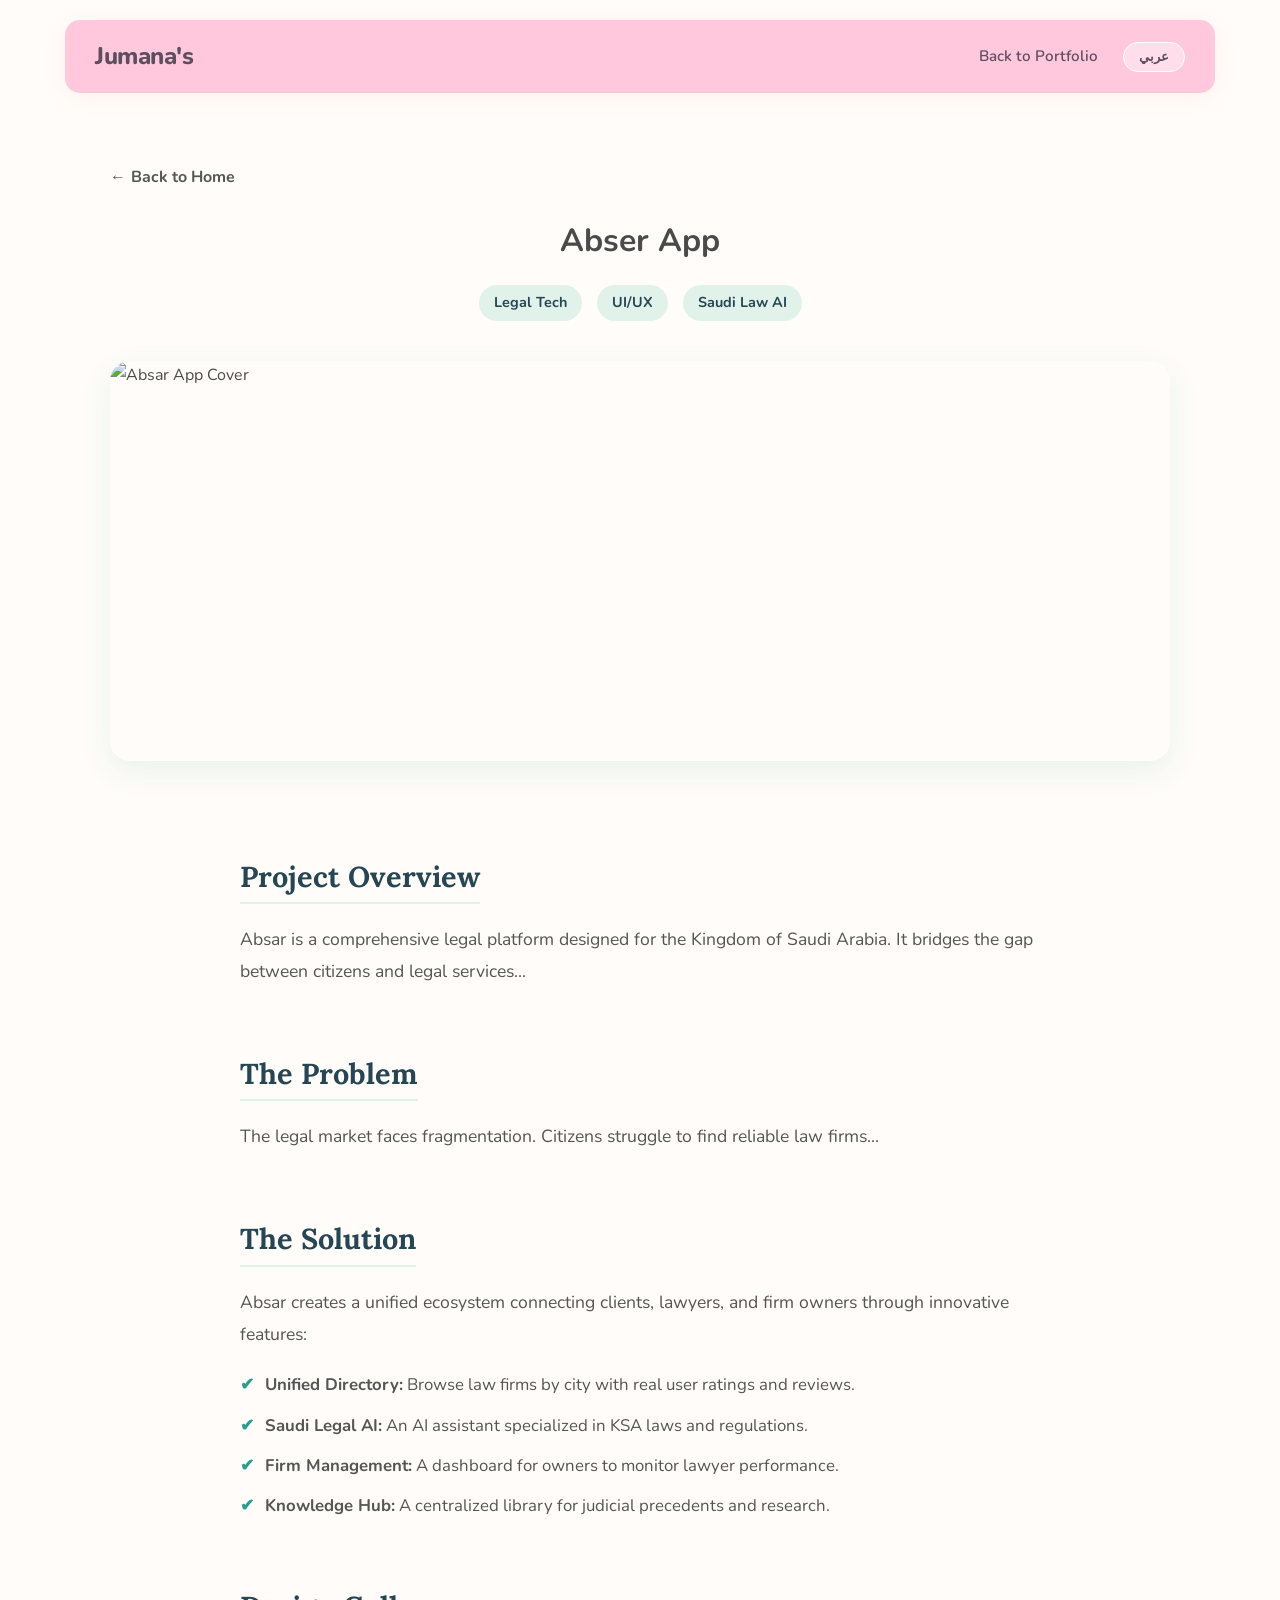
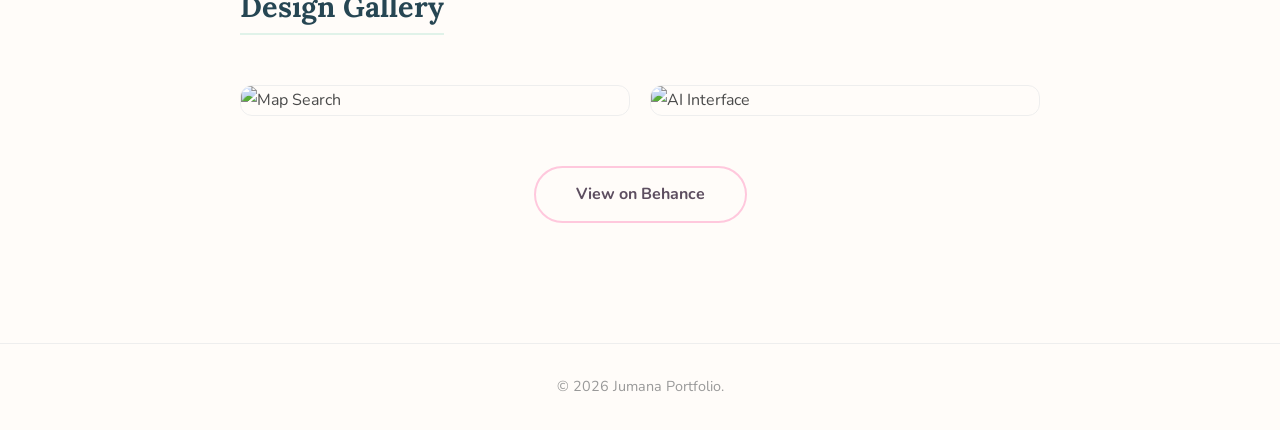
==== abser.html @ 40934c5a "Add files via upload" ====
<!DOCTYPE html>
<html lang="en" dir="ltr">

<head>
    <meta charset="UTF-8">
    <meta name="viewport" content="width=device-width, initial-scale=1.0">
    <title>Absar App | Jumana</title>
    <link
        href="https://fonts.googleapis.com/css2?family=IBM+Plex+Sans+Arabic:wght@300;400;500;700&family=Lora:ital,wght@0,400;0,600;1,400&family=Nunito:wght@400;600;700&display=swap"
        rel="stylesheet">
    <link rel="stylesheet" href="style.css">
    <style>
        /* تخصيص اللون الأخضر لتطبيق أبصر */
        :root {
            --absar-green-light: #E0F2E9; /* خلفية خضراء فاتحة جداً */
            --absar-green-main: #2A9D8F;  /* أخضر رئيسي */
            --absar-green-dark: #264653;  /* أخضر غامق للنصوص */
        }

        .project-header {
            text-align: center;
            margin-bottom: 40px;
        }

        .project-meta {
            display: flex;
            justify-content: center;
            gap: 15px;
            flex-wrap: wrap;
            margin-top: 15px;
        }

        /* تعديل ألوان التاقات لتكون خضراء */
        .meta-tag {
            background: var(--absar-green-light);
            color: var(--absar-green-dark);
            padding: 5px 15px;
            border-radius: 20px;
            font-size: 0.9rem;
            font-weight: 700;
        }

        .big-image {
            width: 100%;
            height: auto;
            min-height: 400px;
            border-radius: 20px;
            overflow: hidden;
            margin-bottom: 50px;
            box-shadow: 0 10px 30px rgba(42, 157, 143, 0.1); /* ظل أخضر خفيف */
        }

        .big-image img {
            width: 100%;
            height: 100%;
            object-fit: cover;
        }

        .content-area {
            max-width: 800px;
            margin: 0 auto;
            padding-bottom: 60px;
        }

        /* تعديل لون الخطوط والعناوين */
        .content-area h2 {
            color: var(--absar-green-dark);
            margin-top: 40px;
            margin-bottom: 20px;
            font-family: var(--font-heading);
            font-size: 1.8rem;
            border-bottom: 2px solid var(--absar-green-light);
            display: inline-block;
        }

        .content-area p {
            font-size: 1.1rem;
            line-height: 1.8;
            color: #555;
            margin-bottom: 20px;
        }

        .content-area ul {
            list-style-type: none;
            padding: 0;
            margin-bottom: 20px;
        }

        .content-area li {
            position: relative;
            padding-inline-start: 25px;
            margin-bottom: 10px;
            color: #555;
            font-size: 1.05rem;
        }

        /* نقطة القائمة خضراء */
        .content-area li::before {
            content: "✔";
            color: var(--absar-green-main);
            position: absolute;
            left: 0; /* للغة الانجليزية */
            font-weight: bold;
        }
        
        /* تعديل مكان النقطة للعربية */
        html[lang="ar"] .content-area li::before {
            left: auto;
            right: 0;
        }

        .back-nav {
            padding: 20px 0;
        }

        .back-link {
            text-decoration: none;
            color: #555;
            font-weight: 700;
            display: inline-flex;
            align-items: center;
            gap: 5px;
            transition: 0.3s;
        }

        .back-link:hover {
            color: var(--absar-green-main);
            transform: translateX(-5px);
        }

        .gallery-grid {
            display: grid;
            grid-template-columns: repeat(2, 1fr);
            gap: 20px;
            margin-top: 30px;
        }

        .gallery-img {
            width: 100%;
            border-radius: 12px;
            border: 1px solid #eee;
        }
        
        /* زر مخصص لهذه الصفحة */
        .view-behance-btn {
             border: 2px solid var(--absar-green-main);
             color: var(--absar-green-dark);
             padding: 12px 35px;
             border-radius: 50px;
             font-weight: 700;
             transition: 0.3s;
        }
        .view-behance-btn:hover {
            background: var(--absar-green-main);
            color: white;
        }
    </style>
</head>

<body>

    <header>
        <div class="header-inner">
            <div class="logo">Jumana's</div>
            <nav>
                <a href="index.html" data-en="Back to Portfolio" data-ar="عودة للبورتفوليو">Back to Portfolio</a>
                <button id="lang-btn">عربي</button>
            </nav>
        </div>
    </header>

    <div class="container fade-in">

        <div class="back-nav">
            <a href="index.html" class="back-link">← <span data-en="Back to Home" data-ar="الرئيسية">Back to
                    Home</span></a>
        </div>

        <div class="project-header">
            <h1 data-en="Abser App" data-ar="تطبيق أبصر">Abser App</h1>
            <div class="project-meta">
                <span class="meta-tag">Legal Tech</span>
                <span class="meta-tag">UI/UX</span>
                <span class="meta-tag">Saudi Law AI</span>
            </div>
        </div>

        <div class="big-image">
            <img src="https://ijn12hoh65.ufs.sh/f/gCdr8Ko1IyUJxvbJWaQF4Pkumw286IZJanS0WXMDN9fyFzdL"
                alt="Absar App Cover">
        </div>

        <div class="content-area">

            <h2 data-en="Project Overview" data-ar="نظرة عامة">Project Overview</h2>
            <p data-en="Absar is a comprehensive legal platform designed for the Kingdom of Saudi Arabia. It bridges the gap between citizens and legal services by providing a unified directory of law firms, a specialized Saudi Legal AI, and management tools for firm owners."
                data-ar="أبصر هو منصة قانونية شاملة مصممة للمملكة العربية السعودية. يهدف التطبيق لسد الفجوة بين المواطنين والخدمات القانونية من خلال توفير دليل موحد لمكاتب المحاماة، وذكاء اصطناعي متخصص في الأنظمة السعودية، وأدوات إدارة لأصحاب المكاتب.">
                Absar is a comprehensive legal platform designed for the Kingdom of Saudi Arabia. It bridges the gap between citizens and legal services...
            </p>

            <h2 data-en="The Problem" data-ar="المشكلة">The Problem</h2>
            <p data-en="The legal market faces fragmentation. Citizens struggle to find reliable law firms across cities or access past client reviews. Additionally, there is a lack of specialized AI for Saudi laws, difficulty in accessing judicial precedents, and scattered sources for legal research and job advertisements."
                data-ar="يعاني السوق القانوني من التشتت. يواجه المواطنون صعوبة في العثور على مكاتب محاماة موثوقة في مختلف المدن أو الاطلاع على تقييمات العملاء. بالإضافة إلى ذلك، هناك نقص في الذكاء الاصطناعي المتخصص في القوانين السعودية، وصعوبة في الوصول للسوابق القضائية، وتشتت مصادر الأبحاث وإعلانات الوظائف.">
                The legal market faces fragmentation. Citizens struggle to find reliable law firms...
            </p>

            <h2 data-en="The Solution" data-ar="الحل">The Solution</h2>
            <p data-en="Absar creates a unified ecosystem connecting clients, lawyers, and firm owners through innovative features:"
                data-ar="يقدم أبصر نظاماً بيئياً موحداً يربط العملاء والمحامين وأصحاب المكاتب من خلال ميزات مبتكرة:">
                Absar creates a unified ecosystem connecting clients, lawyers, and firm owners through innovative features:
            </p>
            
            <ul>
                <li data-en="<strong>Unified Directory:</strong> Browse law firms by city with real user ratings and reviews."
                    data-ar="<strong>دليل موحد:</strong> تصفح مكاتب المحاماة حسب المدينة مع تقييمات وتعليقات حقيقية.">
                    <strong>Unified Directory:</strong> Browse law firms by city with real user ratings and reviews.
                </li>
                <li data-en="<strong>Saudi Legal AI:</strong> An AI assistant specialized in KSA laws and regulations."
                    data-ar="<strong>ذكاء اصطناعي قانوني:</strong> مساعد ذكي متخصص في الأنظمة واللوائح السعودية ومستجداتها.">
                    <strong>Saudi Legal AI:</strong> An AI assistant specialized in KSA laws and regulations.
                </li>
                <li data-en="<strong>Firm Management:</strong> A dashboard for owners to monitor lawyer performance and case stats."
                    data-ar="<strong>إدارة المكاتب:</strong> لوحة تحكم للملاك لمراقبة أداء المحامين وإحصائيات القضايا (فوز/خسارة).">
                    <strong>Firm Management:</strong> A dashboard for owners to monitor lawyer performance.
                </li>
                <li data-en="<strong>Knowledge Hub:</strong> A centralized library for judicial precedents, research papers, and job ads."
                    data-ar="<strong>مركز المعرفة:</strong> مكتبة مركزية للسوابق القضائية، الأبحاث المقسمة، وإعلانات الوظائف المحدثة.">
                    <strong>Knowledge Hub:</strong> A centralized library for judicial precedents and research.
                </li>
            </ul>

            <h2 data-en="Design Gallery" data-ar="معرض التصميم">Design Gallery</h2>
            <div class="gallery-grid">
                <img src="https://ijn12hoh65.ufs.sh/f/gCdr8Ko1IyUJTTVJuELWaZ4NyI6QDEfkzFAecl9xXGboHO02"
                    class="gallery-img" alt="Map Search">
                <img src="https://ijn12hoh65.ufs.sh/f/gCdr8Ko1IyUJdiNBsbPMjkAqm7hwgy0GbeuiID3oBStCnR2r"
                    class="gallery-img" alt="AI Interface">
            </div>

            <div style="text-align: center; margin-top: 50px;">
                <a href="https://www.behance.net/gallery/224925643/Abser-" target="_blank" class="view-all-btn"
                    style="text-decoration: none; display: inline-block;">
                    <span data-en="View on Behance" data-ar="شاهد المشروع على Behance">View on Behance</span>
                </a>
            </div>

        </div>

    </div>

    <footer>
        <p>© 2026 Jumana Portfolio.</p>
    </footer>

    <script src="script.js"></script>
</body>

</html>
---- style.css ----
/* =========================================
   1. المتغيرات وإعدادات الألوان (Variables)
   ========================================= */
:root {
    /* خلفية الصفحة والنصوص */
    --bg-main: #FFFCF9;
    /* أبيض كريمي دافئ */
    --text-color: #4A4A4A;
    /* رمادي غامق للنصوص */
    --header-text: #5D4E60;
    /* لون نصوص الهيدر */

    /* لوحة ألوان الباستيل (Pastel Palette) */
    --pastel-pink: #FFC8DD;
    --pastel-purple: #ebdbf4;
    --pastel-blue: #BDE0FE;
    --pastel-green: #D0F4DE;

    /* ألوان خاصة للمشاريع */
    --arabah-main: #D4A373;
    /* ذهبي لمشروع عربة */
    --arabah-dark: #8D5B2F;

    /* الخطوط */
    --font-heading: 'Lora', serif;
    /* للعناوين الإنجليزية */
    --font-body: 'Nunito', sans-serif;
    /* للنصوص الإنجليزية */
    --font-arabic: 'IBM Plex Sans Arabic', sans-serif;
    /* للعربية */
}

/* إعادة ضبط المتصفح (Reset) */
* {
    margin: 0;
    padding: 0;
    box-sizing: border-box;
}

/* إعدادات الصفحة العامة */
body {
    background-color: var(--bg-main);
    color: var(--text-color);
    font-family: var(--font-body);
    line-height: 1.8;
    overflow-x: hidden;
    /* لمنع السكرول العرضي للصفحة */
}

/* تعيين الخط العربي عند تفعيل اللغة العربية */
html[lang="ar"] * {
    font-family: var(--font-arabic) !important;
}

/* =========================================
   2. الهيدر العائم (Floating Header)
   ========================================= */
header {
    width: 95%;
    max-width: 1150px;
    margin: 20px auto 0 auto;
    background-color: var(--pastel-pink);
    border-radius: 15px;
    padding: 15px 30px;
    box-shadow: 0 4px 20px rgba(255, 180, 162, 0.15);
    position: relative;
    z-index: 100;
}

.header-inner {
    display: flex;
    justify-content: space-between;
    align-items: center;
}

.logo {
    font-weight: 800;
    font-size: 1.5rem;
    color: var(--header-text);
    letter-spacing: -0.5px;
}

nav {
    display: flex;
    gap: 25px;
    align-items: center;
}

nav a {
    color: var(--header-text);
    text-decoration: none;
    font-weight: 600;
    font-size: 0.95rem;
    transition: 0.3s;
}

nav a:hover,
nav a.active {
    opacity: 0.7;
    text-decoration: underline;
}

/* زر تغيير اللغة */
#lang-btn {
    background: rgba(255, 255, 255, 0.4);
    border: 1px solid #fff;
    color: var(--header-text);
    padding: 5px 15px;
    border-radius: 20px;
    cursor: pointer;
    font-family: inherit;
    font-weight: 700;
    transition: 0.3s;
}

#lang-btn:hover {
    background: #fff;
}

/* =========================================
   3. تخطيط الصفحة (Layout & Grid)
   ========================================= */
.container {
    max-width: 1100px;
    margin: 50px auto;
    padding: 0 20px;
}

.top-section {
    display: grid;
    /* العمود الأول للنصوص، الثاني للصور */
    grid-template-columns: 1.2fr 1fr;
    gap: 60px;
    margin-bottom: 80px;
    align-items: start;
    /* محاذاة العناصر من الأعلى */
}

/* =========================================
   4. المحتوى الرئيسي (Main Content)
   ========================================= */
.text-column {
    display: flex;
    flex-direction: column;
    gap: 20px;
}

.main-title {
    font-family: var(--font-heading);
    font-size: 3.5rem;
    color: #333;
    margin-bottom: 5px;
    line-height: 1.2;
}

/* محاذاة النصوص حسب اللغة */
html[lang="ar"] .main-title,
html[lang="ar"] .text-content {
    text-align: right;
}

html[lang="en"] .main-title,
html[lang="en"] .text-content {
    text-align: left;
}

.name-highlight {
    color: #8ECAE6;
    text-decoration: underline wavy var(--pastel-pink);
    text-decoration-thickness: 3px;
}

.text-content {
    font-size: 1.1rem;
    color: #555;
    max-width: 100%;
}

/* حاوية الودجت */
.info-widgets {
    display: flex;
    flex-direction: column;
    gap: 20px;
    margin-top: 10px;
}

.widget {
    margin-bottom: 0;
}

.about-widget {
    background-color: white;
    padding: 20px;
    border-radius: 15px;
    border: 2px solid var(--pastel-blue);
    box-shadow: 5px 5px 0px var(--pastel-blue);
}

.widget h3 {
    font-family: var(--font-heading);
    color: #555;
    font-size: 1.2rem;
    margin-bottom: 10px;
    border-bottom: 3px solid var(--pastel-pink);
    display: inline-block;
}

.skills-tags {
    display: flex;
    flex-wrap: wrap;
    gap: 10px;
}

.skill-tag {
    padding: 8px 16px;
    border-radius: 50px;
    font-size: 0.85rem;
    font-weight: 700;
    color: #555;
    background-color: #f0f0f0;
    /* لون احتياطي */
}

/* ألوان التاقات */
.skill-tag.pink {
    background-color: var(--pastel-pink);
}

.skill-tag.blue {
    background-color: var(--pastel-blue);
}

.skill-tag.purple {
    background-color: var(--pastel-purple);
}

.skill-tag.green {
    background-color: var(--pastel-green);
}

/* =========================================
   5. القائمة الجانبية (Sidebar)
   ========================================= */
.visual-column {
    display: flex;
    flex-direction: column;
    /* ترتيب العناصر فوق بعض */
    gap: 20px;
    /* مسافة بين الاقتباس والصورة */
}

.quote-box {
    font-family: var(--font-heading);
    font-style: italic;
    color: #777;
    font-size: 1.1rem;
    padding: 20px;
    background: white;
    border-radius: 12px;
    border: 1px dashed var(--pastel-purple);
    text-align: center;
    width: 100%;
    /* يأخذ عرض العمود كامل */
}

html[lang="ar"] .quote-box {
    font-style: normal;
}

.hero-image {
    width: 100%;
    height: 450px;
    /* ارتفاع الصورة */
    border-radius: 25px;
    overflow: hidden;
    box-shadow: 0 15px 35px rgba(0, 0, 0, 0.1);
}

.hero-image img {
    width: 100%;
    height: 100%;
    object-fit: cover;
    transition: transform 0.5s;
}

.hero-image:hover img {
    transform: scale(1.03);
}

/* =========================================
   تحديث التجاوب للجوال
   ========================================= */
@media (max-width: 850px) {
    .top-section {
        grid-template-columns: 1fr;
        gap: 30px;
        text-align: center;
    }

    /* في الجوال: نعكس الترتيب لتظهر الصورة والاقتباس أولاً */
    .visual-column {
        order: -1;
    }

    /* في الجوال: نعكس ترتيب الاقتباس والصورة (الصورة فوق الاقتباس) لشكل أجمل */
    .visual-column {
        flex-direction: column-reverse;
    }

    .hero-image {
        height: 300px;
    }

    html[lang="ar"] .main-title,
    html[lang="ar"] .text-content,
    html[lang="en"] .main-title,
    html[lang="en"] .text-content {
        text-align: center;
    }
}

/* تنسيق روابط التواصل داخل صندوق الاقتباس */
.contact-links {
    display: flex;
    justify-content: center;
    gap: 15px;      /* مسافة أفقية بين العناصر */
    row-gap: 15px;  /* مسافة عمودية بين الصفوف (الحل السحري) */
    margin-top: 15px;
    flex-wrap: wrap;
}

.contact-link {
    display: inline-flex;
    align-items: center;
    gap: 8px;
    text-decoration: none;
    color: #555;
    font-size: 0.9rem;
    font-weight: 600;
    padding: 8px 12px;
    background: #f9f9f9;
    border-radius: 8px;
    transition: all 0.3s ease;
    border: 1px solid #eee;
}

.contact-link:hover {
    background: var(--pastel-pink);
    color: white;
    transform: translateY(-2px);
    border-color: var(--pastel-pink);
}

.contact-link svg {
    width: 18px;
    height: 18px;
    fill: currentColor;
    
}

/* =========================================
   6. قسم المشاريع (Featured Work & All Projects)
   ========================================= */

.featured-section {
    /* border-top: 2px dashed #E0E0E0;  <-- هذا السطر تم حذفه */
    padding-top: 50px;
    width: 100%;
    position: relative; /* مهم لإضافة الخط الجديد */
}
/* --- الخط الفاصل الوردي الجديد --- */
.featured-section::before {
    content: "";
    position: absolute;
    top: 0;
    left: 50%;
    transform: translateX(-50%); /* لتوسيط الخط تماماً */
    width: 150px; /* عرض الخط (يمكنك زيادته أو إنقاصه) */
    height: 4px;  /* سُمك الخط */
    background-color: var(--pastel-pink); /* اللون الوردي الفاتح */
    border-radius: 10px; /* حواف دائرية ناعمة */
}

.section-title {
    text-align: center;
    font-family: var(--font-heading);
    font-size: 2.2rem;
    margin-bottom: 40px;
    color: #333;
}

/* --------------------------------------
   أ. حاويات البطاقات (Grid Containers)
-------------------------------------- */

/* 1. حاوية السكرول (للصفحة الرئيسية فقط) */
.projects-grid {
    display: flex;
    gap: 30px;
    overflow-x: auto;
    padding-bottom: 20px;
    /* إخفاء شريط السكرول */
    scrollbar-width: none;
    /* Firefox */
    -ms-overflow-style: none;
    /* IE */
}

.projects-grid::-webkit-scrollbar {
    display: none;
}

/* Chrome */


/* 2. حاوية الشبكة (لصفحة كل المشاريع فقط) */
.all-projects-grid {
    display: grid;
    /* هذا يجعل البطاقات تتوزع وتكبر براحتها */
    grid-template-columns: repeat(auto-fill, minmax(320px, 1fr));
    gap: 40px;
    padding-bottom: 50px;
}

/* --------------------------------------
   ب. تنسيق البطاقة الأساسي (مشترك)
-------------------------------------- */
.project-card {
    background: white;
    border-radius: 16px;
    border: 1px solid #F0F0F0;
    overflow: hidden;
    box-shadow: 0 5px 15px rgba(0, 0, 0, 0.03);
    transition: transform 0.3s, box-shadow 0.3s;
    display: flex;
    flex-direction: column;
    /* ملاحظة: لا نضع أي عرض (width/flex) هنا */
}

/* --------------------------------------
   ج. تخصيص العرض حسب المكان (الحل السحري)
-------------------------------------- */

/* 1. إذا كانت البطاقة في الصفحة الرئيسية (داخل .projects-grid) */
.projects-grid .project-card {
    /* المعادلة: (100% - مسافة الفراغين) تقسيم 3 */
    /* نستخدم flex: 0 0 لتثبيت الحجم ومنع التمدد أو الانكماش */
    flex: 0 0 calc((100% - 60px) / 3);
    max-width: calc((100% - 60px) / 3);

    /* إصلاح لمتصفح سفاري */
    width: calc((100% - 60px) / 3);
}

/* 2. إذا كانت البطاقة في صفحة كل المشاريع (داخل .all-projects-grid) */
.all-projects-grid .project-card {
    /* هنا نجعلها مرنة 100% لتملأ خانة الشبكة */
    width: 100%;
    max-width: 100%;
    flex: auto;
    /* اسمح لها بالتمدد */
}

/* --------------------------------------
   د. التنسيقات الداخلية للبطاقة
-------------------------------------- */
.project-card:hover {
    transform: translateY(-8px);
    box-shadow: 0 15px 30px rgba(0, 0, 0, 0.08);
}

.card-image {
    height: 220px;
    overflow: hidden;
    background-color: #f9f9f9;
}

.card-image img {
    width: 100%;
    height: 100%;
    object-fit: cover;
    transition: 0.5s;
}

.project-card:hover .card-image img {
    transform: scale(1.05);
}

.card-content {
    padding: 25px;
    flex-grow: 1;
    display: flex;
    flex-direction: column;
}

.card-category {
    font-size: 0.8rem;
    color: #999;
    text-transform: uppercase;
    letter-spacing: 1px;
    margin-bottom: 10px;
    font-weight: 700;
}

.card-content h3 {
    font-family: var(--font-heading);
    font-size: 1.4rem;
    margin-bottom: 12px;
    color: #333;
}

.card-content p {
    font-size: 0.95rem;
    color: #666;
    margin-bottom: 20px;
    line-height: 1.6;
    flex-grow: 1;
}

.card-link {
    text-decoration: none;
    color: #7209B7;
    font-weight: 700;
    font-size: 0.95rem;
    align-self: flex-start;
    transition: 0.2s;
    border-bottom: 2px solid transparent;
}

.card-link:hover {
    border-bottom-color: #7209B7;
}



/* --------------------------------------
   هـ. التجاوب مع الجوال (Responsive)
-------------------------------------- */
@media (max-width: 850px) {

    /* تعديل خاص بالصفحة الرئيسية في الجوال */
    .projects-grid .project-card {
        flex: 0 0 85%;
        max-width: 85%;
        width: 85%;
    }

    /* صفحة كل المشاريع ستصبح عمود واحد تلقائياً بسبب Grid، لا تحتاج تعديل */
}

/* =========================================
   7. الأزرار (View All & Prototype)
   ========================================= */
.view-all-container {
    text-align: center;
    margin-top: 50px;
}

.view-all-btn {
    background-color: transparent;
    border: 2px solid var(--pastel-pink);
    color: var(--header-text);
    padding: 12px 40px;
    border-radius: 50px;
    font-size: 1rem;
    font-weight: 700;
    cursor: pointer;
    font-family: inherit;
    transition: all 0.3s ease;
}

.view-all-btn:hover {
    background-color: var(--pastel-pink);
    color: white;
    transform: scale(1.05);
}

/* زر البروتوتايب الذهبي */
.arabah-proto-btn {
    background: transparent;
    border: 2px solid var(--arabah-main);
    color: var(--arabah-dark);
    padding: 12px 40px;
    border-radius: 50px;
    font-weight: 700;
    font-size: 1rem;
    transition: all 0.3s ease;
    text-decoration: none;
    display: inline-block;
}

.arabah-proto-btn:hover {
    background: var(--arabah-main);
    color: white;
    transform: translateY(-3px);
    box-shadow: 0 5px 15px rgba(212, 163, 115, 0.4);
}

/* =========================================
   8. الفوتر + التجاوب + الحركة
   ========================================= */
footer {
    text-align: center;
    padding: 30px;
    margin-top: 60px;
    color: #999;
    font-size: 0.9rem;
    border-top: 1px solid #eee;
}

@media (max-width: 850px) {
    header {
        width: 100%;
        margin-top: 0;
        border-radius: 0;
        padding: 15px 20px;
    }

    .container {
        padding: 0 20px;
        margin-top: 30px;
    }

    .top-section {
        grid-template-columns: 1fr;
        gap: 40px;
    }

    .main-title {
        font-size: 2.5rem;
    }

    .top-section .main-content {
        display: flex;
        flex-direction: column;
    }

    .hero-image {
        order: -1;
        margin-bottom: 20px;
        height: 250px;
    }

    /* في الجوال: البطاقة تأخذ 85% لكي يظهر للمستخدم أن هناك المزيد */
    .project-card {
        min-width: 85%;
    }
}

.fade-in {
    opacity: 0;
    transform: translateY(20px);
    animation: fadeInUp 0.8s ease-out forwards;
}

.delay-200 {
    animation-delay: 0.2s;
}

@keyframes fadeInUp {
    to {
        opacity: 1;
        transform: translateY(0);
    }
}

/* =========================================
   قسم السيرة الذاتية (الخبرات والتعليم)
   ========================================= */
.resume-section {
    max-width: 1000px;
    margin: 80px auto; /* مسافة من الأعلى والأسفل */
    padding: 0 20px;
}

.resume-container {
    display: grid;
    grid-template-columns: 1fr 1fr; /* عمودين متساويين */
    gap: 50px;
}

.resume-title {
    font-family: var(--font-heading);
    font-size: 1.5rem;
    color: #333;
    margin-bottom: 25px;
    display: flex;
    align-items: center;
    gap: 10px;
    border-bottom: 2px solid #eee;
    padding-bottom: 10px;
}

.resume-card {
    background: white;
    border-radius: 12px;
    padding: 20px;
    margin-bottom: 20px;
    border: 1px solid #f0f0f0;
    /* خط ملون جانبي جمالي */
    border-right: 4px solid var(--pastel-blue); 
    box-shadow: 0 4px 15px rgba(0,0,0,0.03);
    transition: transform 0.3s ease;
}

/* تغيير لون الخط الجانبي للعمود الثاني */
.resume-column:nth-child(2) .resume-card {
    border-right-color: var(--pastel-pink);
}

html[lang="en"] .resume-card {
    border-right: none;
    border-left: 4px solid var(--pastel-blue);
}
html[lang="en"] .resume-column:nth-child(2) .resume-card {
    border-left-color: var(--pastel-pink);
}


.resume-card:hover {
    transform: translateY(-3px);
    box-shadow: 0 8px 25px rgba(0,0,0,0.06);
}

.resume-date {
    display: inline-block;
    font-size: 0.85rem;
    color: #888;
    background: #f9f9f9;
    padding: 4px 10px;
    border-radius: 20px;
    margin-bottom: 10px;
    font-weight: 700;
}

.resume-card h4 {
    font-size: 1.1rem;
    color: #333;
    margin-bottom: 5px;
    font-family: var(--font-heading);
}

.resume-place {
    color: var(--header-text);
    font-weight: 700;
    font-size: 0.95rem;
    margin-bottom: 10px;
}

.resume-desc {
    font-size: 0.95rem;
    color: #666;
    line-height: 1.6;
}

.gpa-badge {
    margin-top: 10px;
    display: inline-block;
    background: var(--pastel-green);
    color: #386641;
    padding: 5px 12px;
    border-radius: 8px;
    font-weight: 700;
    font-size: 0.9rem;
}

/* تجاوب مع الجوال */
@media (max-width: 768px) {
    .resume-container {
        grid-template-columns: 1fr; /* عمود واحد */
        gap: 40px;
    }
}

/* تنسيق الأيقونة العامة */
.cert-icon {
    display: flex;
    align-items: center;
    justify-content: center;
    width: 35px;
    height: 35px;
    border-radius: 50%;
    flex-shrink: 0;
    transition: all 0.3s ease;
}

.cert-icon svg {
    width: 18px;
    height: 18px;
    fill: currentColor;
}

/* تنسيق خاص للرابط (قابل للنقر - وردي) */
.cert-icon.link {
    background-color: #fff;
    border: 1px solid var(--pastel-pink);
    color: var(--pastel-pink);
    cursor: pointer;
}

.cert-icon.link:hover {
    background-color: var(--pastel-pink);
    color: white;
    transform: scale(1.1);
}

/* تنسيق خاص للثابت (غير قابل للنقر - رمادي فاتح) */
.cert-icon.static {
    background-color: #f5f5f5;
    border: 1px solid #eee;
    color: #999;
    cursor: default; /* الماوس العادي */
}
/* =========================================
   7. التجاوب النهائي (الجوال)
   ========================================= */
@media (max-width: 850px) {
    .top-section {
        display: flex;
        flex-direction: column; /* الاسم أولاً */
    }

    .text-column { order: 1; }
    .visual-column { order: 2; flex-direction: column; } /* ترتيب طبيعي */
    
    .hero-image { order: 1; height: 300px; } /* الصورة قبل التواصل */
    .quote-box { order: 2; }

    .main-title { font-size: 2.5rem; text-align: center; }
    .text-content { text-align: center; }

    .projects-grid .project-card {
        flex: 0 0 85%;
        max-width: 85%;
    }
    
    .resume-container { grid-template-columns: 1fr; }
}

.fade-in {
    animation: fadeInUp 0.8s ease-out forwards;
}

@keyframes fadeInUp {
    from { opacity: 0; transform: translateY(20px); }
    to { opacity: 1; transform: translateY(0); }
}
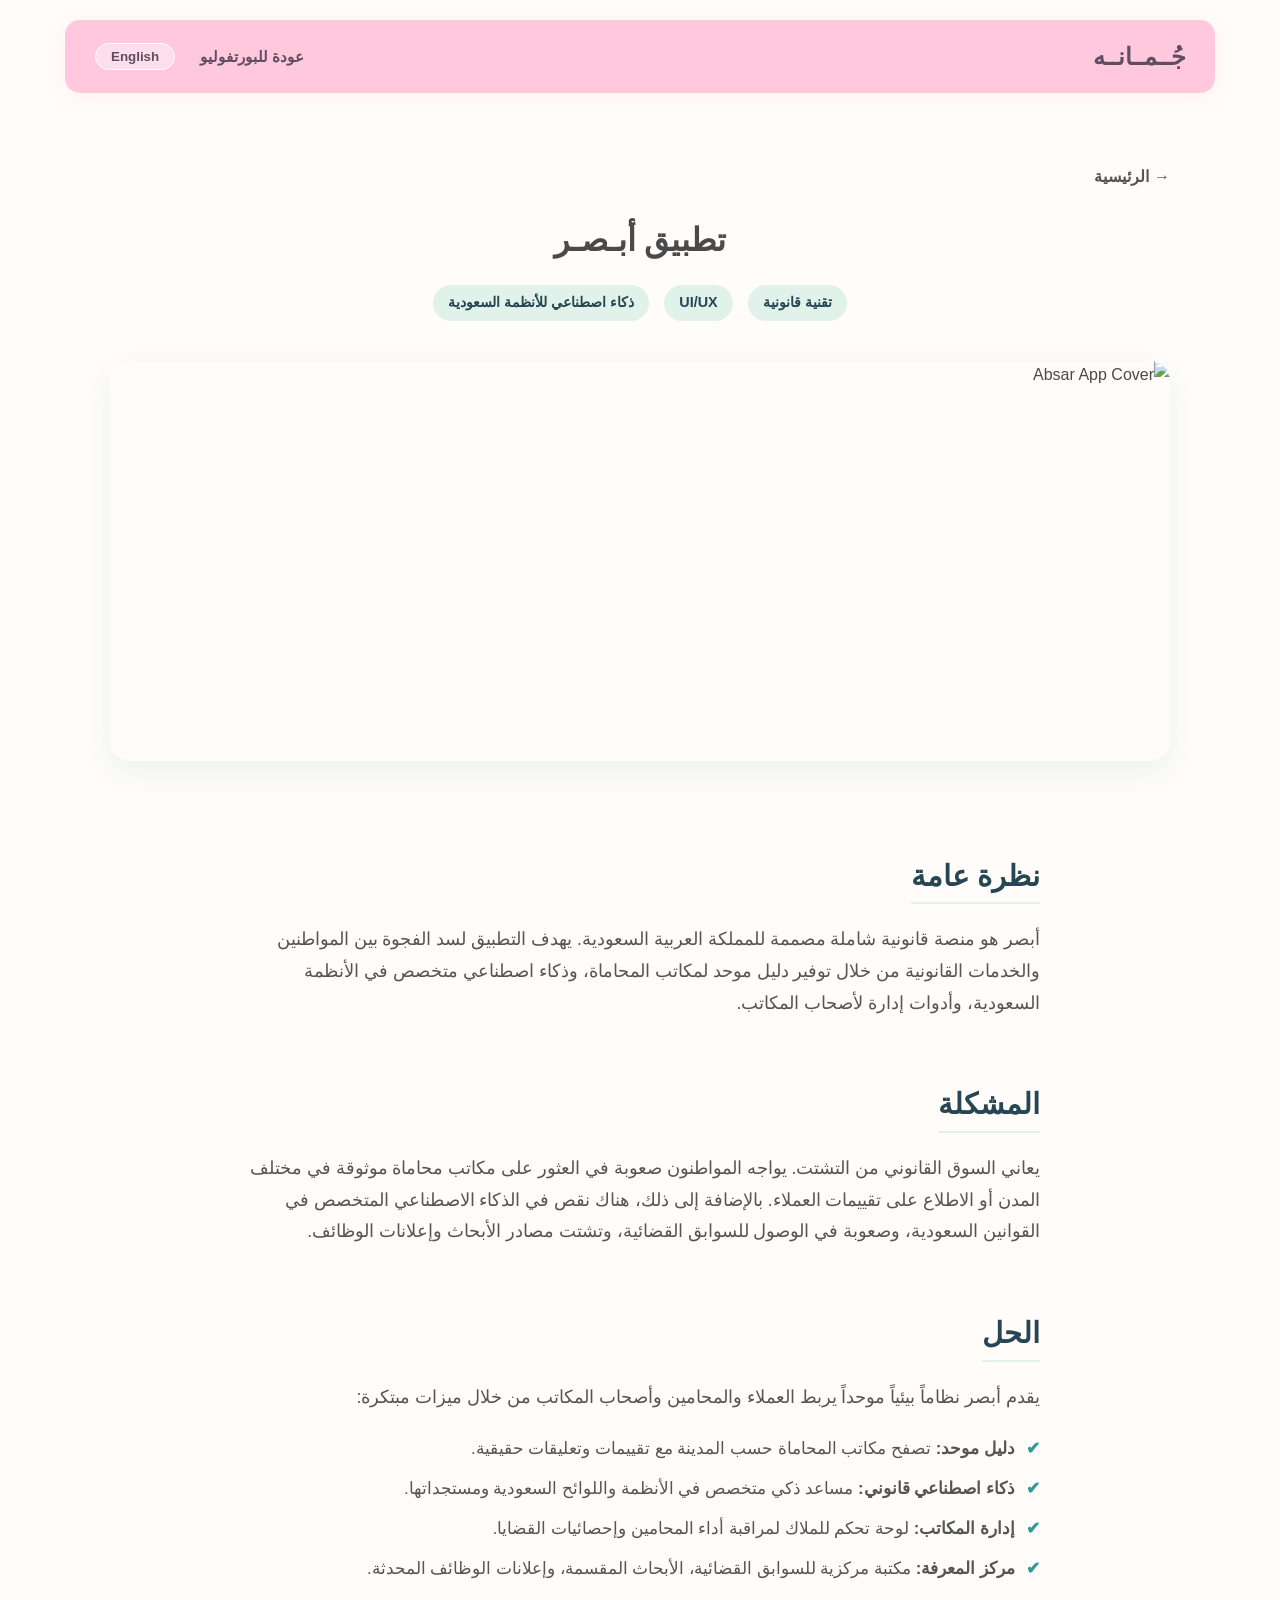
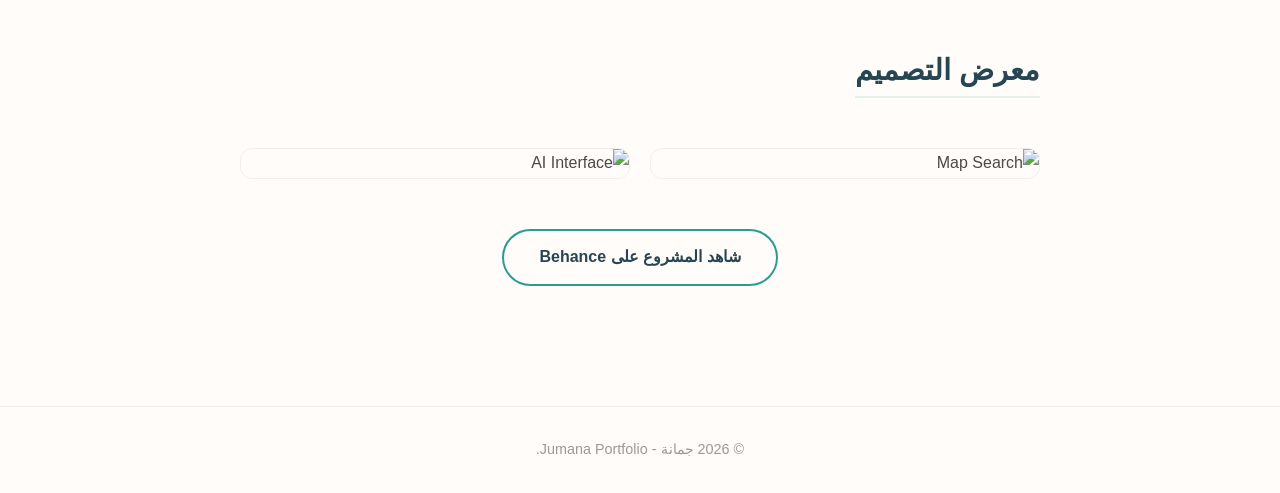
==== commit 55bdfc0e: "Convert abser.html to Arabic language version" ====
--- a/abser.html
+++ b/abser.html
@@ -1,10 +1,10 @@
 <!DOCTYPE html>
-<html lang="en" dir="ltr">
+<html lang="ar" dir="rtl">
 
 <head>
     <meta charset="UTF-8">
     <meta name="viewport" content="width=device-width, initial-scale=1.0">
-    <title>Absar App | Jumana</title>
+    <title>مشروع أبصر | جمانة</title>
     <link
         href="https://fonts.googleapis.com/css2?family=IBM+Plex+Sans+Arabic:wght@300;400;500;700&family=Lora:ital,wght@0,400;0,600;1,400&family=Nunito:wght@400;600;700&display=swap"
         rel="stylesheet">
@@ -99,14 +99,14 @@
             content: "✔";
             color: var(--absar-green-main);
             position: absolute;
-            left: 0; /* للغة الانجليزية */
+            right: 0; /* التعديل للغة العربية */
             font-weight: bold;
         }
         
-        /* تعديل مكان النقطة للعربية */
-        html[lang="ar"] .content-area li::before {
-            left: auto;
-            right: 0;
+        /* تعديل مكان النقطة للانجليزية */
+        html[lang="en"] .content-area li::before {
+            right: auto;
+            left: 0;
         }
 
         .back-nav {
@@ -125,7 +125,7 @@
 
         .back-link:hover {
             color: var(--absar-green-main);
-            transform: translateX(-5px);
+            transform: translateX(5px);
         }
 
         .gallery-grid {
@@ -149,6 +149,8 @@
              border-radius: 50px;
              font-weight: 700;
              transition: 0.3s;
+             text-decoration: none;
+             display: inline-block;
         }
         .view-behance-btn:hover {
             background: var(--absar-green-main);
@@ -161,10 +163,10 @@
 
     <header>
         <div class="header-inner">
-            <div class="logo">Jumana's</div>
+            <div class="logo">جُــمــانــه</div>
             <nav>
-                <a href="index.html" data-en="Back to Portfolio" data-ar="عودة للبورتفوليو">Back to Portfolio</a>
-                <button id="lang-btn">عربي</button>
+                <a href="index.html" data-en="Back to Portfolio" data-ar="عودة للبورتفوليو">عودة للبورتفوليو</a>
+                <button id="lang-btn">English</button>
             </nav>
         </div>
     </header>
@@ -172,16 +174,15 @@
     <div class="container fade-in">
 
         <div class="back-nav">
-            <a href="index.html" class="back-link">← <span data-en="Back to Home" data-ar="الرئيسية">Back to
-                    Home</span></a>
+            <a href="index.html" class="back-link">→ <span data-en="Back to Home" data-ar="الرئيسية">الرئيسية</span></a>
         </div>
 
         <div class="project-header">
-            <h1 data-en="Abser App" data-ar="تطبيق أبصر">Abser App</h1>
+            <h1 data-en="Abser App" data-ar="تطبيق أبـصـر">تطبيق أبـصـر</h1>
             <div class="project-meta">
-                <span class="meta-tag">Legal Tech</span>
+                <span class="meta-tag">تقنية قانونية</span>
                 <span class="meta-tag">UI/UX</span>
-                <span class="meta-tag">Saudi Law AI</span>
+                <span class="meta-tag">ذكاء اصطناعي للأنظمة السعودية</span>
             </div>
         </div>
 
@@ -192,44 +193,44 @@
 
         <div class="content-area">
 
-            <h2 data-en="Project Overview" data-ar="نظرة عامة">Project Overview</h2>
+            <h2 data-en="Project Overview" data-ar="نظرة عامة">نظرة عامة</h2>
             <p data-en="Absar is a comprehensive legal platform designed for the Kingdom of Saudi Arabia. It bridges the gap between citizens and legal services by providing a unified directory of law firms, a specialized Saudi Legal AI, and management tools for firm owners."
                 data-ar="أبصر هو منصة قانونية شاملة مصممة للمملكة العربية السعودية. يهدف التطبيق لسد الفجوة بين المواطنين والخدمات القانونية من خلال توفير دليل موحد لمكاتب المحاماة، وذكاء اصطناعي متخصص في الأنظمة السعودية، وأدوات إدارة لأصحاب المكاتب.">
-                Absar is a comprehensive legal platform designed for the Kingdom of Saudi Arabia. It bridges the gap between citizens and legal services...
+                أبصر هو منصة قانونية شاملة مصممة للمملكة العربية السعودية. يهدف التطبيق لسد الفجوة بين المواطنين والخدمات القانونية من خلال توفير دليل موحد لمكاتب المحاماة، وذكاء اصطناعي متخصص في الأنظمة السعودية، وأدوات إدارة لأصحاب المكاتب.
             </p>
 
-            <h2 data-en="The Problem" data-ar="المشكلة">The Problem</h2>
+            <h2 data-en="The Problem" data-ar="المشكلة">المشكلة</h2>
             <p data-en="The legal market faces fragmentation. Citizens struggle to find reliable law firms across cities or access past client reviews. Additionally, there is a lack of specialized AI for Saudi laws, difficulty in accessing judicial precedents, and scattered sources for legal research and job advertisements."
                 data-ar="يعاني السوق القانوني من التشتت. يواجه المواطنون صعوبة في العثور على مكاتب محاماة موثوقة في مختلف المدن أو الاطلاع على تقييمات العملاء. بالإضافة إلى ذلك، هناك نقص في الذكاء الاصطناعي المتخصص في القوانين السعودية، وصعوبة في الوصول للسوابق القضائية، وتشتت مصادر الأبحاث وإعلانات الوظائف.">
-                The legal market faces fragmentation. Citizens struggle to find reliable law firms...
+                يعاني السوق القانوني من التشتت. يواجه المواطنون صعوبة في العثور على مكاتب محاماة موثوقة في مختلف المدن أو الاطلاع على تقييمات العملاء. بالإضافة إلى ذلك، هناك نقص في الذكاء الاصطناعي المتخصص في القوانين السعودية، وصعوبة في الوصول للسوابق القضائية، وتشتت مصادر الأبحاث وإعلانات الوظائف.
             </p>
 
-            <h2 data-en="The Solution" data-ar="الحل">The Solution</h2>
+            <h2 data-en="The Solution" data-ar="الحل">الحل</h2>
             <p data-en="Absar creates a unified ecosystem connecting clients, lawyers, and firm owners through innovative features:"
                 data-ar="يقدم أبصر نظاماً بيئياً موحداً يربط العملاء والمحامين وأصحاب المكاتب من خلال ميزات مبتكرة:">
-                Absar creates a unified ecosystem connecting clients, lawyers, and firm owners through innovative features:
+                يقدم أبصر نظاماً بيئياً موحداً يربط العملاء والمحامين وأصحاب المكاتب من خلال ميزات مبتكرة:
             </p>
             
             <ul>
                 <li data-en="<strong>Unified Directory:</strong> Browse law firms by city with real user ratings and reviews."
                     data-ar="<strong>دليل موحد:</strong> تصفح مكاتب المحاماة حسب المدينة مع تقييمات وتعليقات حقيقية.">
-                    <strong>Unified Directory:</strong> Browse law firms by city with real user ratings and reviews.
+                    <strong>دليل موحد:</strong> تصفح مكاتب المحاماة حسب المدينة مع تقييمات وتعليقات حقيقية.
                 </li>
                 <li data-en="<strong>Saudi Legal AI:</strong> An AI assistant specialized in KSA laws and regulations."
                     data-ar="<strong>ذكاء اصطناعي قانوني:</strong> مساعد ذكي متخصص في الأنظمة واللوائح السعودية ومستجداتها.">
-                    <strong>Saudi Legal AI:</strong> An AI assistant specialized in KSA laws and regulations.
+                    <strong>ذكاء اصطناعي قانوني:</strong> مساعد ذكي متخصص في الأنظمة واللوائح السعودية ومستجداتها.
                 </li>
                 <li data-en="<strong>Firm Management:</strong> A dashboard for owners to monitor lawyer performance and case stats."
-                    data-ar="<strong>إدارة المكاتب:</strong> لوحة تحكم للملاك لمراقبة أداء المحامين وإحصائيات القضايا (فوز/خسارة).">
-                    <strong>Firm Management:</strong> A dashboard for owners to monitor lawyer performance.
+                    data-ar="<strong>إدارة المكاتب:</strong> لوحة تحكم للملاك لمراقبة أداء المحامين وإحصائيات القضايا.">
+                    <strong>إدارة المكاتب:</strong> لوحة تحكم للملاك لمراقبة أداء المحامين وإحصائيات القضايا.
                 </li>
                 <li data-en="<strong>Knowledge Hub:</strong> A centralized library for judicial precedents, research papers, and job ads."
                     data-ar="<strong>مركز المعرفة:</strong> مكتبة مركزية للسوابق القضائية، الأبحاث المقسمة، وإعلانات الوظائف المحدثة.">
-                    <strong>Knowledge Hub:</strong> A centralized library for judicial precedents and research.
+                    <strong>مركز المعرفة:</strong> مكتبة مركزية للسوابق القضائية، الأبحاث المقسمة، وإعلانات الوظائف المحدثة.
                 </li>
             </ul>
 
-            <h2 data-en="Design Gallery" data-ar="معرض التصميم">Design Gallery</h2>
+            <h2 data-en="Design Gallery" data-ar="معرض التصميم">معرض التصميم</h2>
             <div class="gallery-grid">
                 <img src="https://ijn12hoh65.ufs.sh/f/gCdr8Ko1IyUJTTVJuELWaZ4NyI6QDEfkzFAecl9xXGboHO02"
                     class="gallery-img" alt="Map Search">
@@ -238,9 +239,8 @@
             </div>
 
             <div style="text-align: center; margin-top: 50px;">
-                <a href="https://www.behance.net/gallery/224925643/Abser-" target="_blank" class="view-all-btn"
-                    style="text-decoration: none; display: inline-block;">
-                    <span data-en="View on Behance" data-ar="شاهد المشروع على Behance">View on Behance</span>
+                <a href="https://www.behance.net/gallery/224925643/Abser-" target="_blank" class="view-behance-btn">
+                    <span data-en="View on Behance" data-ar="شاهد المشروع على Behance">شاهد المشروع على Behance</span>
                 </a>
             </div>
 
@@ -249,10 +249,10 @@
     </div>
 
     <footer>
-        <p>© 2026 Jumana Portfolio.</p>
+        <p>© 2026 جمانة - Jumana Portfolio.</p>
     </footer>
 
     <script src="script.js"></script>
 </body>
 
-</html>+</html>
